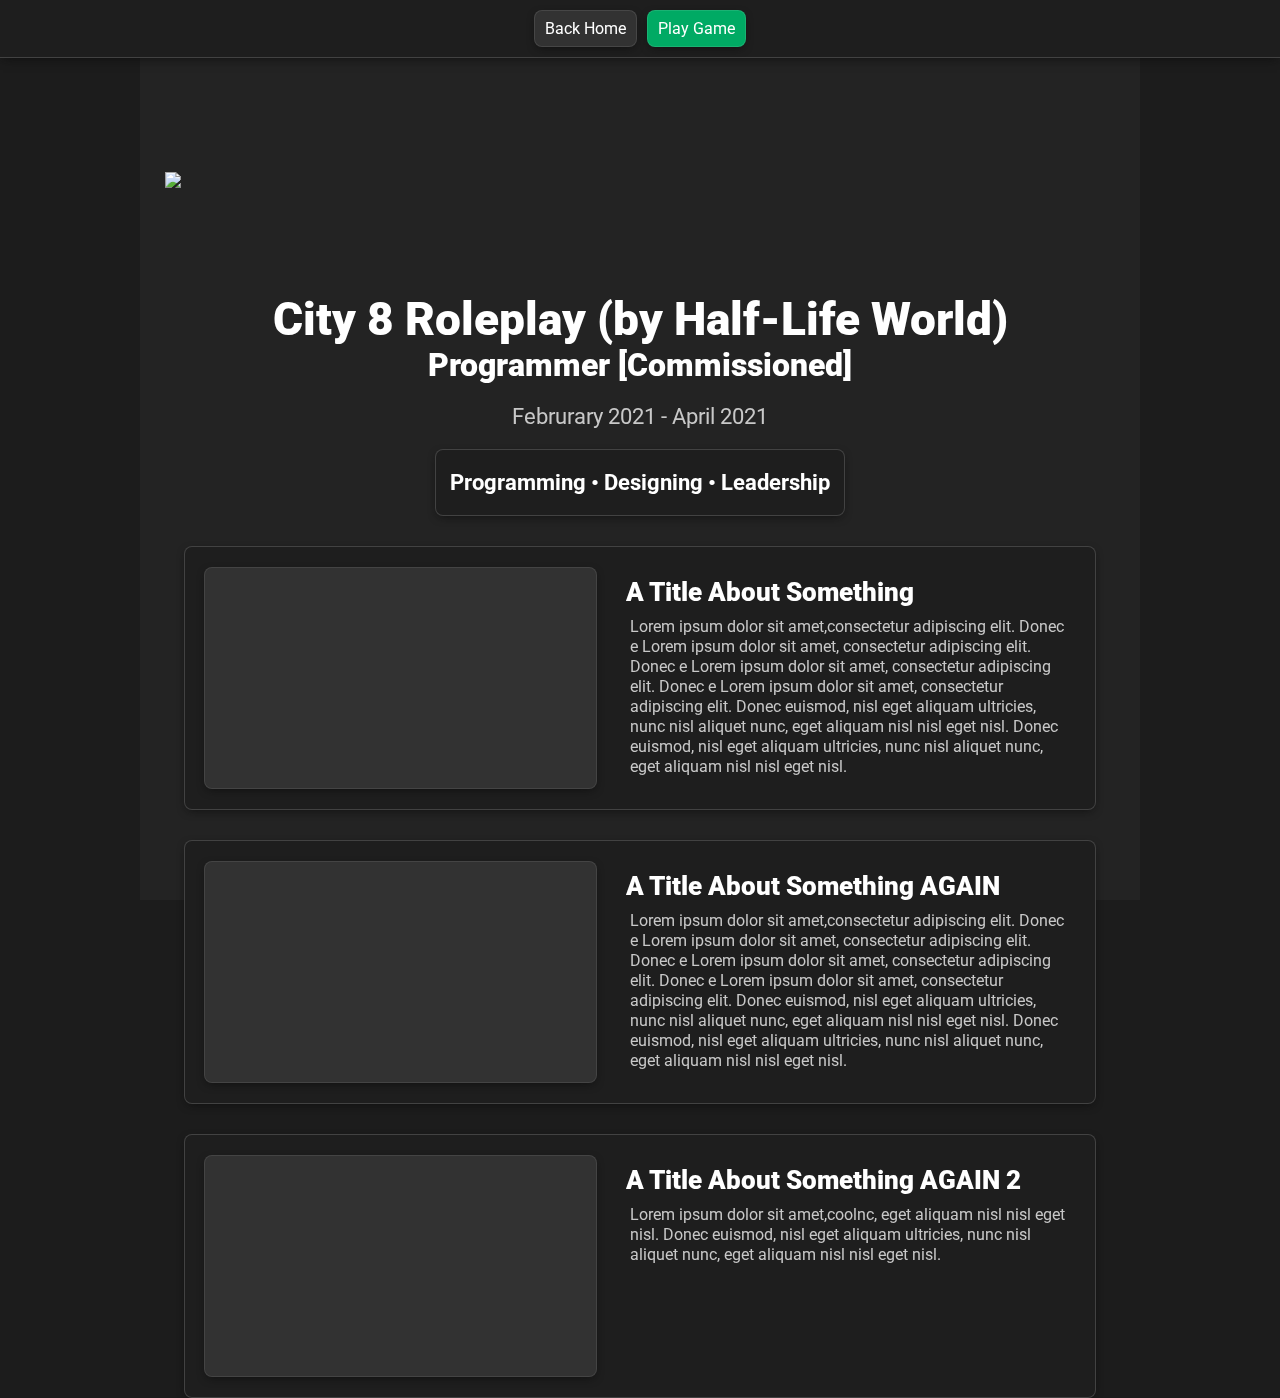
==== half-life.html @ d3266072 "Tons of pages done + misc work" ====
<!DOCTYPE html>
<html>

    <head>
        <!-- Meta -->
        <title>PineCrumb - City 8 Roleplay</title>

        <!-- Fonts -->
        <link rel="preconnect" href="https://fonts.googleapis.com">
        <link rel="preconnect" href="https://fonts.gstatic.com" crossorigin>
        <link href="https://fonts.googleapis.com/css2?family=Roboto&display=swap" rel="stylesheet">

        <!-- Styles -->
        <link rel="stylesheet" href="css/general.css" />
        <link rel="stylesheet" href="css/page-header.css" />
        <link rel="stylesheet" href="css/basic-button.css" />
        <link rel="stylesheet" href="css/project.css" />
    </head>

    <body>

        <div class = "page-backdrop"></div>
        <div class = "page-content"> </div>
        <script src="js/project.js"></script>
        <script src="js/is-using-mouse.js"></script>
        <script src="js/basic-button.js"></script>
        <script src="js/page-header.js"></script>
        <script src="js/projects-data.js"></script>

        <script type="module">
    
            import {ProjectContent} from './js/ContentElements/ProjectContent.js';

            const pageContent = document.querySelector('.page-content');
            const pageHeader = newPageHeader({
                buttonDatas: [
                    {
                        text: "Back Home",
                        onClick: goBackHome,
                        hoverHeight: '4px',
                    },
                    {
                        text: "Play Game",
                        onClick: () => {
                            window.open('https://www.roblox.com/games/8906378074/HALF-LIFE-City-8-Roleplay', '_blank');
                        },
                        backgroundColor: 'rgba(0, 170, 100, 1)',
                        hoverHeight: '4px',
                    },
                ]
            });
            document.body.appendChild(pageHeader);

            const projectHeader = makeProjectHeader(projectsData.HalfLife);
            pageContent.appendChild(projectHeader);

            new ProjectContent({
                title: 'A Title About Something',
                desc:
`
Lorem ipsum dolor sit amet,consectetur adipiscing elit. Donec e Lorem ipsum dolor sit amet, consectetur adipiscing elit. Donec e Lorem ipsum dolor sit amet, consectetur adipiscing elit.
Donec e Lorem ipsum dolor sit amet, consectetur adipiscing elit. Donec euismod, nisl eget aliquam ultricies, nunc nisl aliquet nunc, eget aliquam nisl nisl eget nisl. Donec euismod,
nisl eget aliquam ultricies, nunc nisl aliquet nunc, eget aliquam nisl nisl eget nisl.
`,
                parent: pageContent,
                contentDatas: [
                    {
                        className: 'YoutubeVideo',
                        src: 'https://www.youtube.com/embed/4GXSe2ltEGM',
                    },
                ],
            });

            new ProjectContent({
                title: 'A Title About Something AGAIN',
                desc: 'Lorem ipsum dolor sit amet,consectetur adipiscing elit. Donec e Lorem ipsum dolor sit amet, consectetur adipiscing elit. Donec e Lorem ipsum dolor sit amet, consectetur adipiscing elit. Donec e Lorem ipsum dolor sit amet, consectetur adipiscing elit. Donec euismod, nisl eget aliquam ultricies, nunc nisl aliquet nunc, eget aliquam nisl nisl eget nisl. Donec euismod, nisl eget aliquam ultricies, nunc nisl aliquet nunc, eget aliquam nisl nisl eget nisl.',
                parent: pageContent,
                contentDatas: [
                    {
                        className: 'YoutubeVideo',
                        src: 'https://www.youtube.com/embed/4GXSe2ltEGM',
                    },
                ],
            });

            new ProjectContent({
                title: 'A Title About Something AGAIN 2',
                desc: 'Lorem ipsum dolor sit amet,coolnc, eget aliquam nisl nisl eget nisl. Donec euismod, nisl eget aliquam ultricies, nunc nisl aliquet nunc, eget aliquam nisl nisl eget nisl.',
                parent: pageContent,
                contentDatas: [
                    {
                        className: 'YoutubeVideo',
                        src: 'https://www.youtube.com/embed/4GXSe2ltEGM',
                    },
                ],
            });
        </script>

        <script src="https://www.youtube.com/player_api"></script>
    </body>
</html>
---- css/general.css ----
body {
    font-family: 'Roboto', Arial;
    color: white;
    background-color: rgb(28, 28, 28)
}

p {
    margin: 0px 0px 10px 0px;
}

li {
    margin-bottom: 8px;
}

/* Make button like div */
button {
    background-color: transparent;
    border: none;
    outline: none;
    cursor: pointer;

    font-family: 'Roboto', Arial;
    color: white;
}

a {
    text-decoration: none;
    color: white;
}

.text-link {
    cursor: pointer;
    color: rgb(0, 174, 255);
    text-decoration: underline;
}

/* Misc */
.select-disable {
    pointer-events: none;
    -webkit-user-select: none;
    -khtml-user-select: none;
    -moz-user-select: none;
    -o-user-select: none;
    user-select: none;
}

/* Frames */
.grey-frame {
    background-color: rgb(50, 50, 50);
    box-shadow: 0px 3px 10px -3px rgba(10, 10, 10, 0.8);
    border-radius: 8px;

    border-style: solid;
    border-color: rgba(70, 70, 70, 0.9);
    border-width: 1px;
}

.grey-frame-small {
    background-color: rgb(50, 50, 50);
    box-shadow: 0px 3px 10px -3px rgba(10, 10, 10, 0.8);
    border-radius: 4px;

    border-style: solid;
    border-color: rgba(70, 70, 70, 0.9);
    border-width: 1px;
}

.black-frame {
    background-color: rgb(30, 30, 30);
    box-shadow: 0px 3px 10px -3px rgba(10, 10, 10, 0.8);
    border-radius: 8px;

    border-style: solid;
    border-color: rgba(70, 70, 70, 0.9);
    border-width: 1px;  
}


/* Span */
.text-bold {
    color: rgb(255, 255, 255);
    font-weight: 700;
}


/* Page */
body, html {
    margin: 0;
    padding: 0;
    height: 100%;
}

.page-content {
    width: 950px;
    height: 100%;
    /* background-color: red; */
    position: absolute;
    top: 60px;
    left: 50%;
    transform: translate(-50%, 0);
    
    display: flex;
    justify-content: top;
    align-items: center;
    flex-direction: column;
}

.page-backdrop {
    background-color: rgb(35, 35, 35);
    position: fixed;
    height: 100%;
    width: 100%;
    max-width: 1000px;
    left: 50%;
    transform: translate(-50%, 0%);
    z-index: -10;
}


.page-block {
    position: relative;
    width: 100%;

    /* center */
    display: flex;
    justify-content: center;
    align-items: center;
    flex-direction: column;
    

    /* background-color: red; */
}

/* Page Block Header */
.page-block-header-container {
    /* background-color: aquamarine; */
    display: grid;
    grid-template-rows: 40px 1fr;

    margin: 40px auto 0px auto;

    width: 900px;
}

.page-block-header-text-header {
    /* background-color: red; */
    font-weight: 700;
    font-size: 32px;
}

.page-block-header-text-info {
    margin-top: 2px;
    /* background-color: green; */
    font-size: 20px;
    margin-bottom: 20px;
    color: rgb(200, 200, 200);
}
---- css/page-header.css ----
.page-header {
    position: fixed;
    top: 0px;
    left: 0px;
    width: 100%;

    padding: 10px 0px;
    background-color: rgb(30, 30, 30);
    box-shadow: 0px 3px 10px -3px rgba(10, 10, 10, 0.8);


    border-bottom-style: solid;
    border-bottom-color: rgba(70, 70, 70, 0.9);
    border-bottom-width: 1px;
}

.page-header-content{
    /* background-color: aqua; */

    height: 100%;
    width: calc(100% - 900px);
    min-width: 900px;
    max-width: 1050px;

    margin: 0px auto;
    padding: 0px 10px;

    display: flex;
    justify-content: center;
    align-items: center;
    gap: 10px;
}
---- css/basic-button.css ----
.basic-button {
    position: relative;
    display: inline-block;
    z-index: 10;
}

.basic-button-frame {
    background-color: rgb(50, 50, 50);

    border-radius: 8px;
    border-style: solid;
    border-width: 1px;
    border-color: rgba(255, 255, 255, 0.1);

    position: relative;
    top: 0px;
    height: 100%;
    z-index: -1;

    transition:
        top 0.2s,
        border-color 0.2s,
        box-shadow 0.2s;
}

.basic-button-frame-icon {
    position: relative;

    margin: 0px 6px;
    top: 50%;
    transform: translateY(-50%);
    height: calc(100% - 10px);
}

.basic-button-frame-title {
    
    opacity: 0;
    font-size: 16px;
    padding: 2px 5px;

    /* prevent text from wrapping */
    white-space: nowrap;

    position: absolute;
    top: 4px;
    left: 50%;
    transform: translate(-50%, -100%);

    z-index: 20;

    transition: opacity 0.2s;
}

.basic-button-frame-text {
    padding: 8px 10px;
    font-size: 16px;
}

@media screen and (max-width: 1100px) {
    .basic-button-frame-text {
        padding: 8px 10px;
        font-size: 22px;
    }
}
---- css/project.css ----
li {
    margin-bottom: 8px;
}

.new-line {
    display: block;
    margin-bottom: 1em;
}

/* Project Header */
.project-header {
    /* background-color: yellow; */

    display: flex;
    flex-direction: column;

    width: 100%;
    margin: 0 auto;
}

.project-header-logo {
    /* background-color: blueviolet; */

    position: relative;
    height: 200px;
    margin-top: 20px;
    margin-bottom: 12px;
}

.project-header-logo-img {
    /* background-color: blue; */

    position: absolute;
    top: 50%;
    left: 50%;
    transform: translate(-50%, -50%);
}

.project-header-info {
    /* background-color: blue; */

    position: relative;
    display: flex;
    flex-direction: column;

    width: 100%;
    margin: 0 auto;
}

.project-header-info-title {
    /* background-color: aqua; */

    font-size: 46px;
    font-weight: 900;
    text-align: center;
}

.project-header-info-subtitle {
    /* background-color: aqua; */

    font-size: 32px;
    font-weight: 900;
    margin-bottom: 16px;
    text-align: center;
}

.project-header-info-date {
    /* background-color: green; */

    margin: 4px auto 20px auto;
    color: rgb(200, 200, 200);
    font-size: 22px;
    text-align: center;
}

.project-header-info-box {
    /* background-color: red; */

    display: inline-block;
    padding: 20px 14px;

    margin: 0px auto;
    color: rgb(200, 200, 200);
}

.project-header-info-box-text {

    display: inline-block;
    font-size: 22px;
    font-weight: 700;
    color: rgb(255, 255, 255);
}




/* Project Content */
.project-content {
    /* background-color: red; */

    display: grid;
    grid-template-columns: 0.9fr 1fr;

    width: calc(100% - 40px);
    margin: 30px auto 0 auto;
}

.project-content-media {
    /* background-color: blue; */

    display: flex;
    flex-direction: column;
    justify-content: center;
    align-items: center;
}

.project-content-media-content {
    /* background-color: red; */

    height: 220px;
    position: relative;
    width: calc(100% - 40px);
    margin: 20px auto;
}

.project-content-info {
    /* background-color: orange; */

    margin: 30px 20px 30px 10px;
}

.project-content-info-title {
    /* background-color: red; */
    font-size: 26px;
    font-weight: 900;
    margin-bottom: 10px;
}

.project-content-info-desc {
    /* background-color: green; */
    color: rgb(200, 200, 200);
    font-size: 16px;
    line-height: 20px;
    margin-top: 4px;
    margin-left: 4px;
}
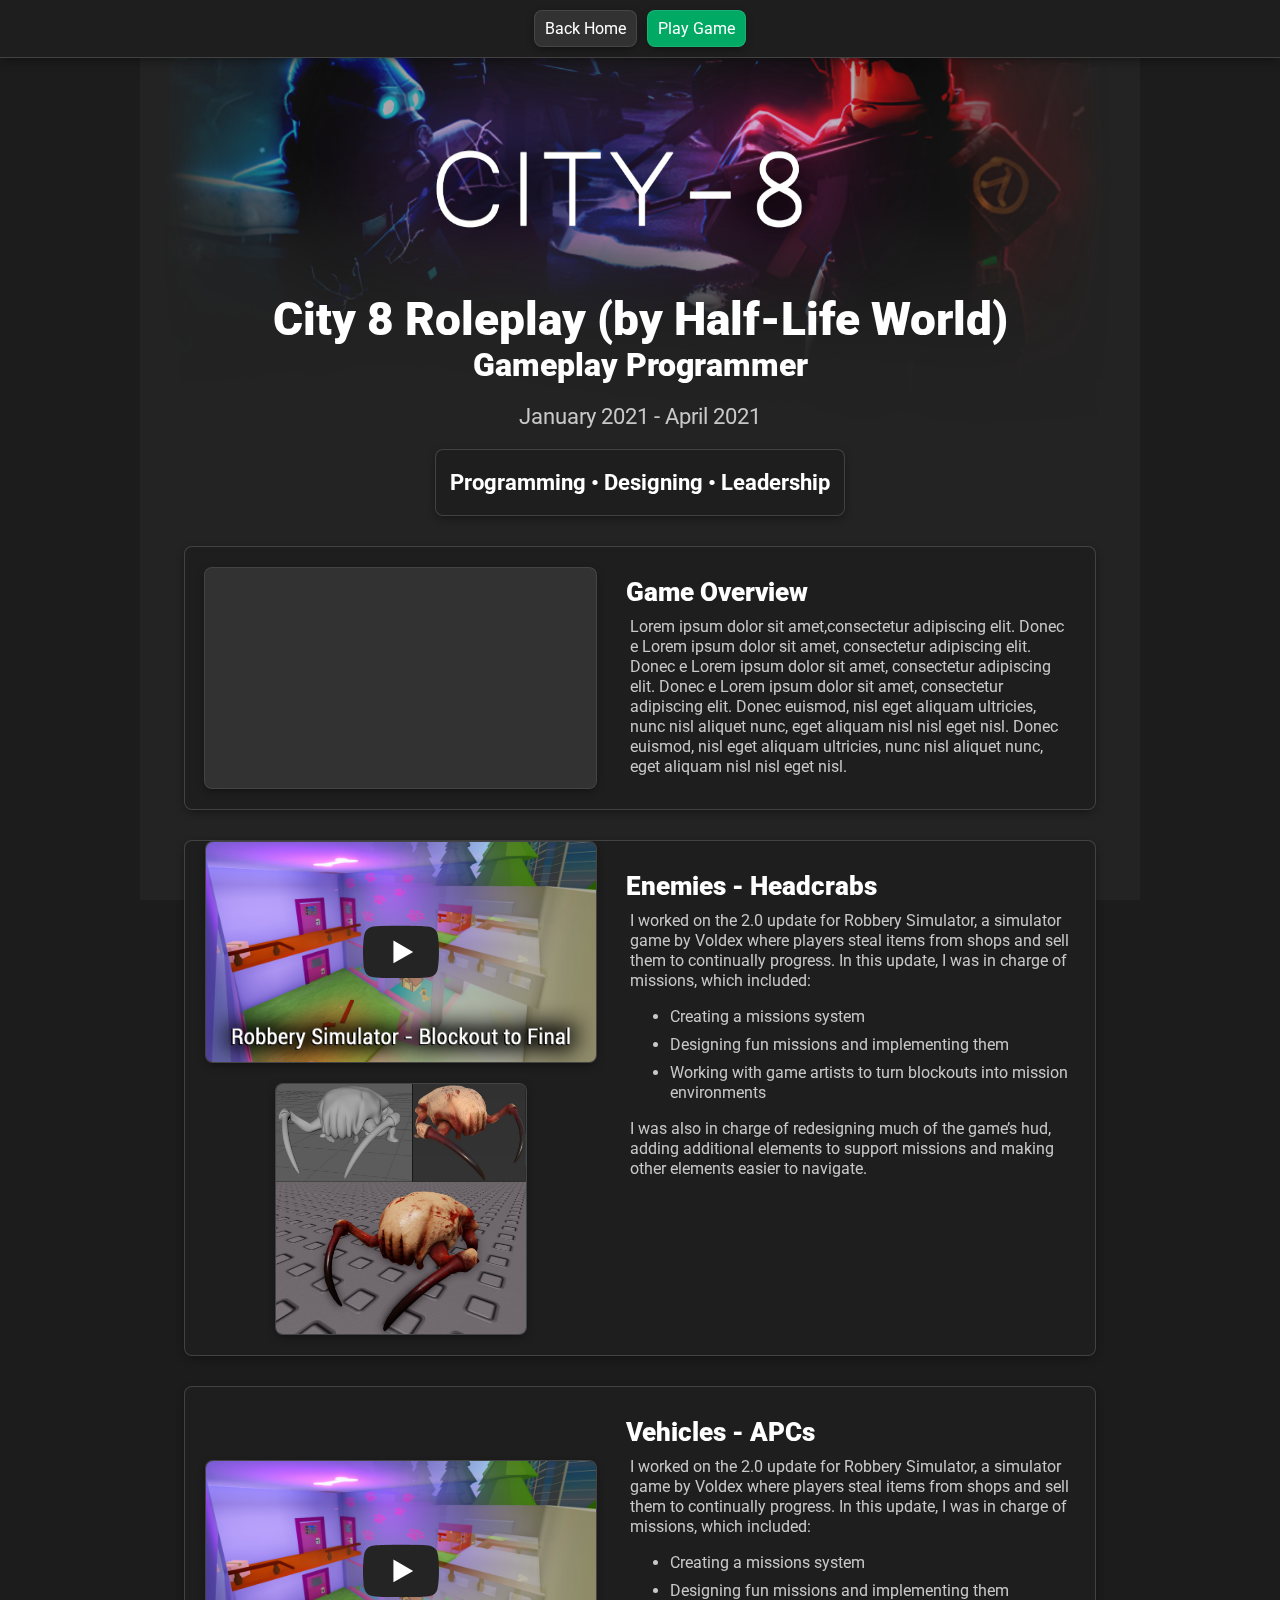
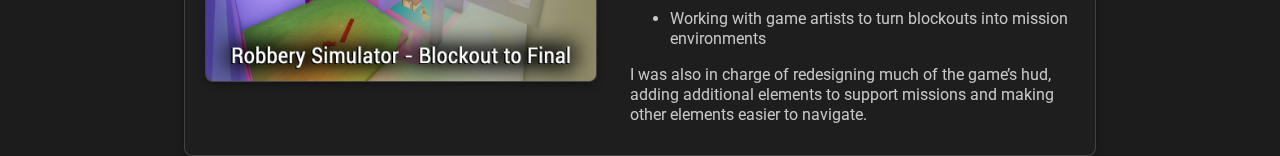
==== commit 059ecbfc: "Added content" ====
--- a/half-life.html
+++ b/half-life.html
@@ -55,7 +55,7 @@
             pageContent.appendChild(projectHeader);
 
             new ProjectContent({
-                title: 'A Title About Something',
+                title: 'Game Overview',
                 desc:
 `
 Lorem ipsum dolor sit amet,consectetur adipiscing elit. Donec e Lorem ipsum dolor sit amet, consectetur adipiscing elit. Donec e Lorem ipsum dolor sit amet, consectetur adipiscing elit.
@@ -66,34 +66,71 @@
                 contentDatas: [
                     {
                         className: 'YoutubeVideo',
-                        src: 'https://www.youtube.com/embed/4GXSe2ltEGM',
+                        src: 'https://www.youtube.com/embed/f33-9GYpt2I',
+                    },
+                ],
+            });
+
+
+
+            new ProjectContent({
+                title: 'Enemies - Headcrabs',
+                desc:
+`
+I worked on the 2.0 update for Robbery Simulator, a simulator game by Voldex where players steal items from shops and sell them to continually progress.
+In this update, I was in charge of missions, which included:
+
+<ul>
+<li>Creating a missions system</li>
+<li>Designing fun missions and implementing them</li>
+<li>Working with game artists to turn blockouts into mission environments</li>
+</ul>
+
+I was also in charge of redesigning much of the game’s hud, adding additional elements to support missions and making other elements easier to navigate.
+`,
+                parent: pageContent,
+                contentDatas: [
+                    {
+                        className: 'LocalVideo',
+                        thumbnailSrc: 'assets/game-career/robbery-simulator/thumbnail-blockout.png',
+                        videoSrc: 'assets/game-career/half-life/headcrabs-optimized.mp4',
+                    },
+                    {
+                        className: 'ImageViewer',
+                        imageSrc: 'assets/game-career/half-life/headcrabs-models.JPG',
+                        style: {
+                            width: '250px',
+                            height: '250px',
+                        },
                     },
                 ],
             });
 
             new ProjectContent({
-                title: 'A Title About Something AGAIN',
-                desc: 'Lorem ipsum dolor sit amet,consectetur adipiscing elit. Donec e Lorem ipsum dolor sit amet, consectetur adipiscing elit. Donec e Lorem ipsum dolor sit amet, consectetur adipiscing elit. Donec e Lorem ipsum dolor sit amet, consectetur adipiscing elit. Donec euismod, nisl eget aliquam ultricies, nunc nisl aliquet nunc, eget aliquam nisl nisl eget nisl. Donec euismod, nisl eget aliquam ultricies, nunc nisl aliquet nunc, eget aliquam nisl nisl eget nisl.',
+                title: 'Vehicles - APCs',
+                desc:
+`
+I worked on the 2.0 update for Robbery Simulator, a simulator game by Voldex where players steal items from shops and sell them to continually progress.
+In this update, I was in charge of missions, which included:
+
+<ul>
+<li>Creating a missions system</li>
+<li>Designing fun missions and implementing them</li>
+<li>Working with game artists to turn blockouts into mission environments</li>
+</ul>
+
+I was also in charge of redesigning much of the game’s hud, adding additional elements to support missions and making other elements easier to navigate.
+`,
                 parent: pageContent,
                 contentDatas: [
                     {
-                        className: 'YoutubeVideo',
-                        src: 'https://www.youtube.com/embed/4GXSe2ltEGM',
+                        className: 'LocalVideo',
+                        thumbnailSrc: 'assets/game-career/robbery-simulator/thumbnail-blockout.png',
+                        videoSrc: 'assets/game-career/half-life/apc-optimized.mp4',
                     },
                 ],
             });
 
-            new ProjectContent({
-                title: 'A Title About Something AGAIN 2',
-                desc: 'Lorem ipsum dolor sit amet,coolnc, eget aliquam nisl nisl eget nisl. Donec euismod, nisl eget aliquam ultricies, nunc nisl aliquet nunc, eget aliquam nisl nisl eget nisl.',
-                parent: pageContent,
-                contentDatas: [
-                    {
-                        className: 'YoutubeVideo',
-                        src: 'https://www.youtube.com/embed/4GXSe2ltEGM',
-                    },
-                ],
-            });
         </script>
 
         <script src="https://www.youtube.com/player_api"></script>
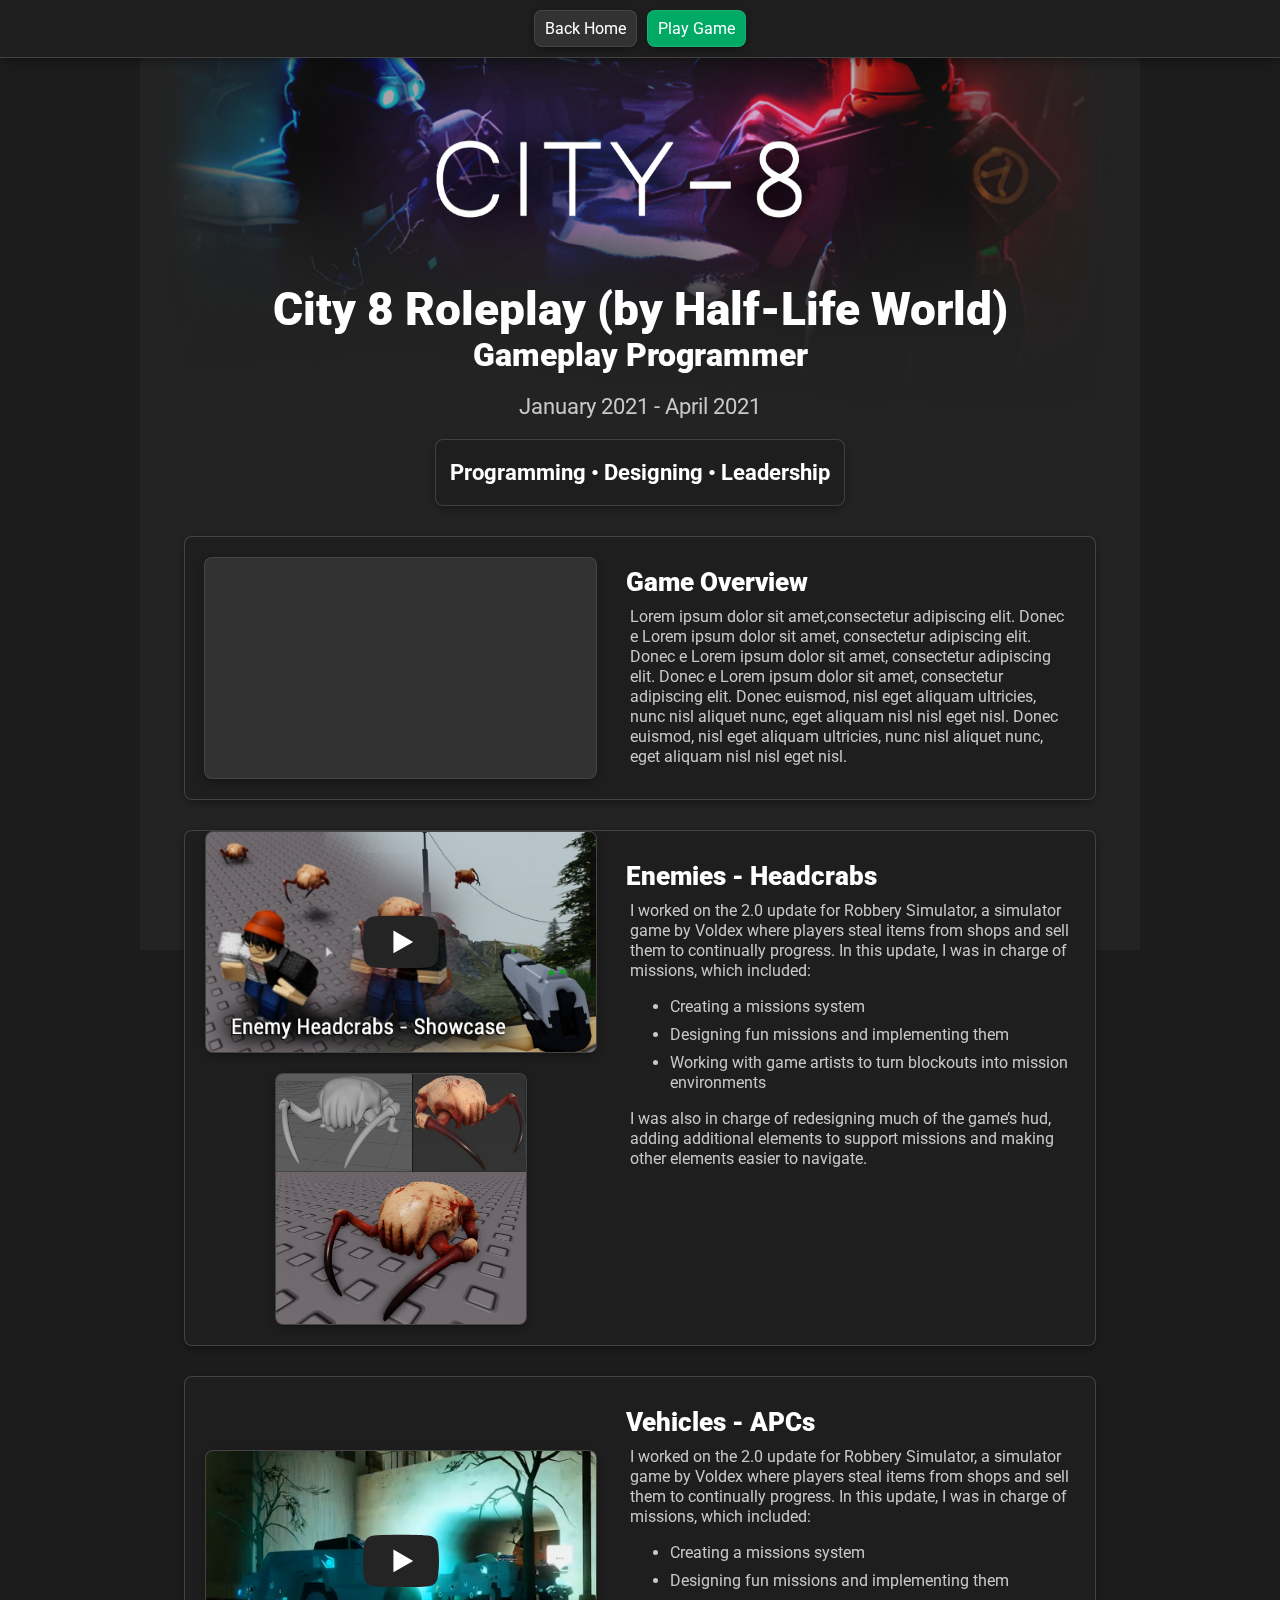
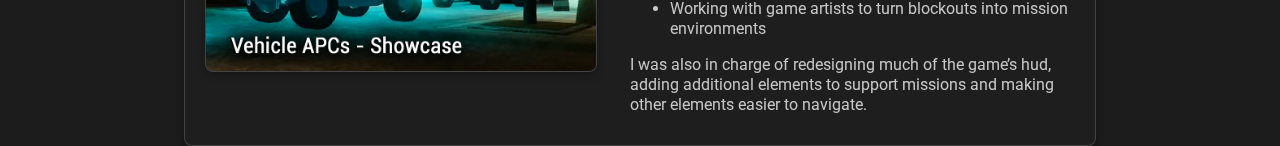
==== commit 61a6569f: "A lot of content, before adding writing" ====
--- a/half-life.html
+++ b/half-life.html
@@ -92,7 +92,7 @@
                 contentDatas: [
                     {
                         className: 'LocalVideo',
-                        thumbnailSrc: 'assets/game-career/robbery-simulator/thumbnail-blockout.png',
+                        thumbnailSrc: 'assets/game-career/half-life/headcrabs-thumbnail.png',
                         videoSrc: 'assets/game-career/half-life/headcrabs-optimized.mp4',
                     },
                     {
@@ -125,7 +125,7 @@
                 contentDatas: [
                     {
                         className: 'LocalVideo',
-                        thumbnailSrc: 'assets/game-career/robbery-simulator/thumbnail-blockout.png',
+                        thumbnailSrc: 'assets/game-career/half-life/apcs-thumbnail.png',
                         videoSrc: 'assets/game-career/half-life/apc-optimized.mp4',
                     },
                 ],
--- a/css/general.css
+++ b/css/general.css
@@ -92,19 +92,13 @@
 
 .page-content {
     width: 950px;
-    height: 100%;
-    /* background-color: red; */
-    position: absolute;
-    top: 60px;
-    left: 50%;
-    transform: translate(-50%, 0);
+    margin: 50px auto 40px auto;
     
     display: flex;
-    justify-content: top;
+    justify-content: center; /* Center horizontally */
     align-items: center;
     flex-direction: column;
 }
-
 .page-backdrop {
     background-color: rgb(35, 35, 35);
     position: fixed;
--- a/css/page-header.css
+++ b/css/page-header.css
@@ -12,6 +12,7 @@
     border-bottom-style: solid;
     border-bottom-color: rgba(70, 70, 70, 0.9);
     border-bottom-width: 1px;
+    z-index: 1000;
 }
 
 .page-header-content{
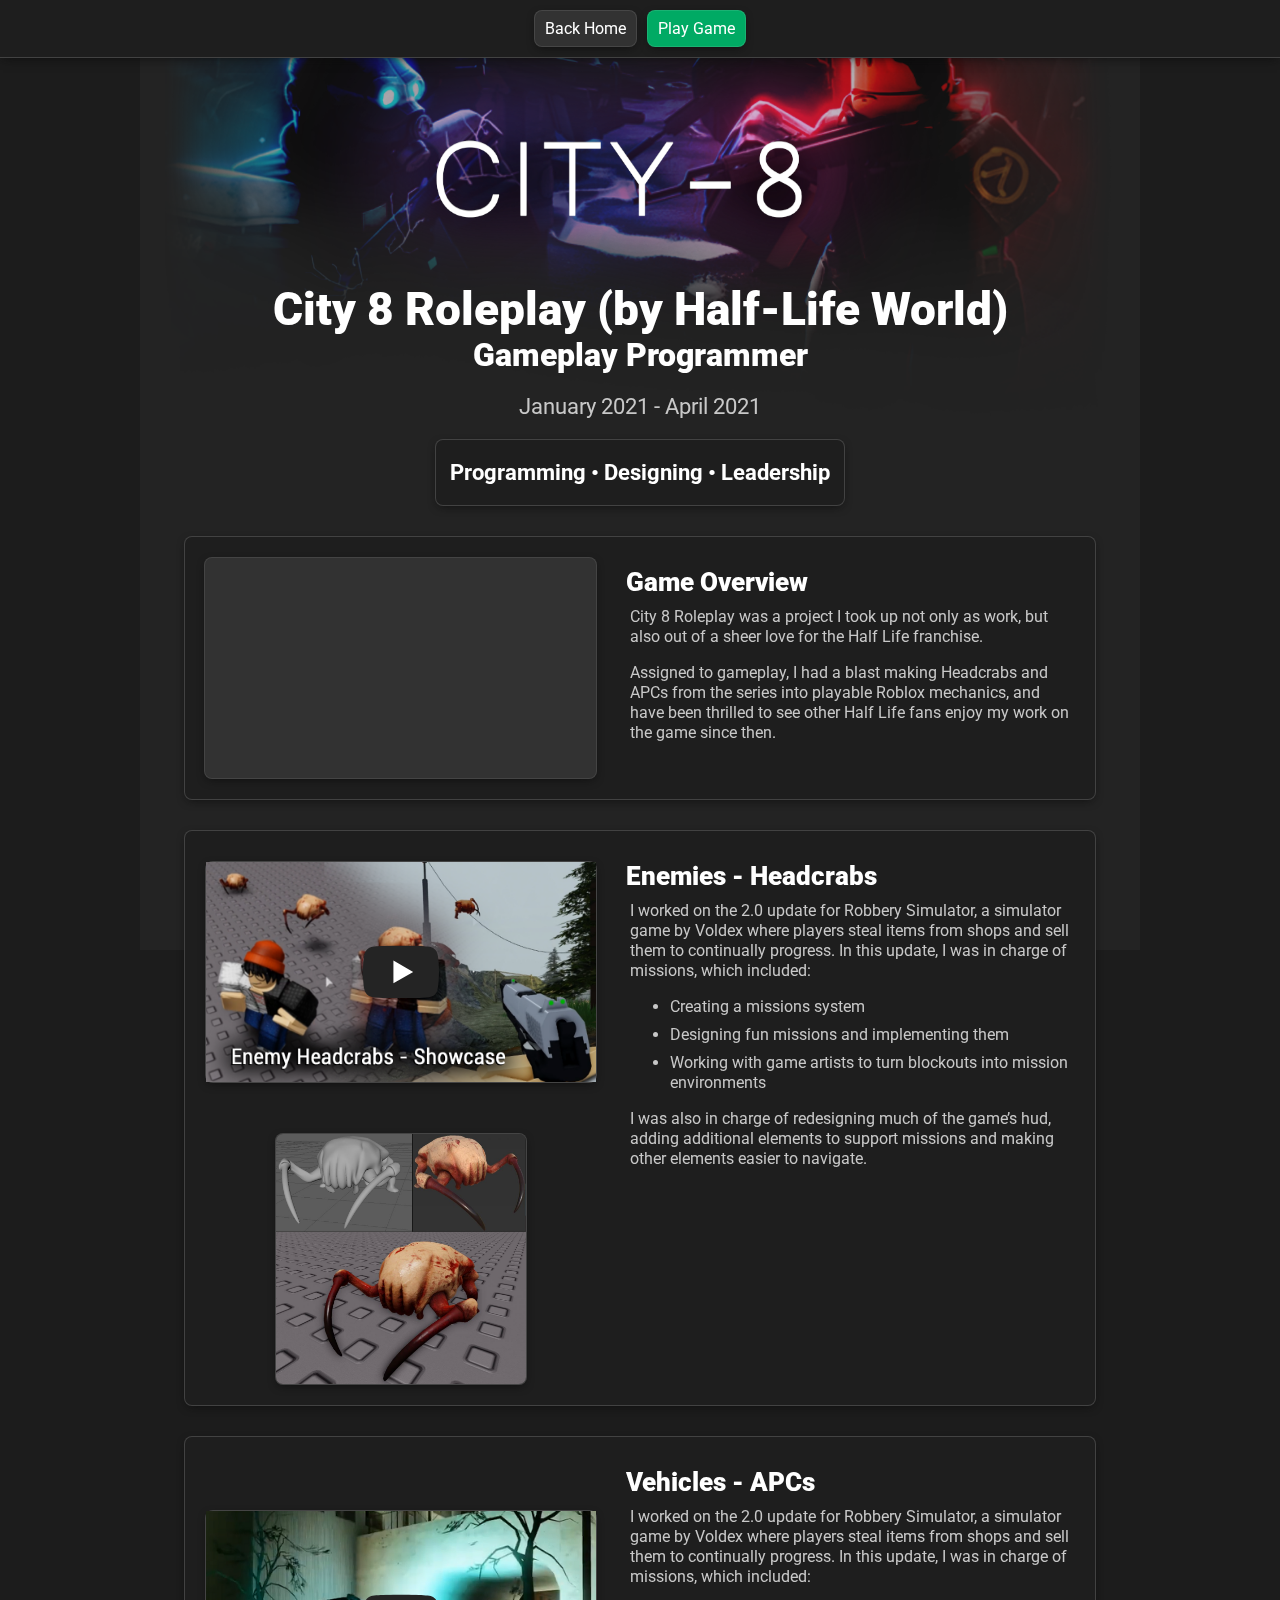
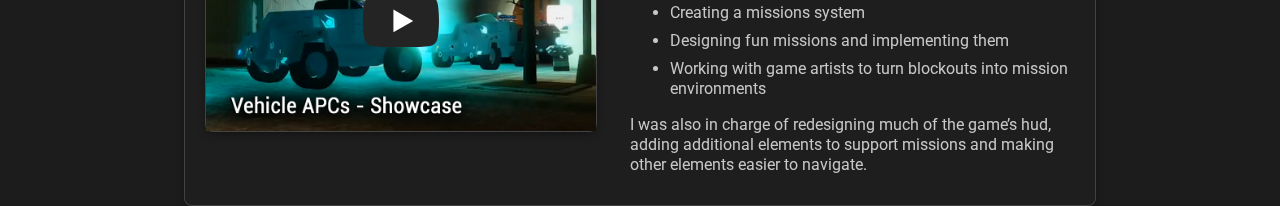
==== commit 0570fbe9: "Writing progress" ====
--- a/half-life.html
+++ b/half-life.html
@@ -58,9 +58,10 @@
                 title: 'Game Overview',
                 desc:
 `
-Lorem ipsum dolor sit amet,consectetur adipiscing elit. Donec e Lorem ipsum dolor sit amet, consectetur adipiscing elit. Donec e Lorem ipsum dolor sit amet, consectetur adipiscing elit.
-Donec e Lorem ipsum dolor sit amet, consectetur adipiscing elit. Donec euismod, nisl eget aliquam ultricies, nunc nisl aliquet nunc, eget aliquam nisl nisl eget nisl. Donec euismod,
-nisl eget aliquam ultricies, nunc nisl aliquet nunc, eget aliquam nisl nisl eget nisl.
+City 8 Roleplay was a project I took up not only as work, but also out of a sheer love for the Half Life franchise.
+<span class = "new-line"></span>
+Assigned to gameplay, I had a blast making Headcrabs and APCs from the series into playable Roblox mechanics, and have
+been thrilled to see other Half Life fans enjoy my work on the game since then.
 `,
                 parent: pageContent,
                 contentDatas: [
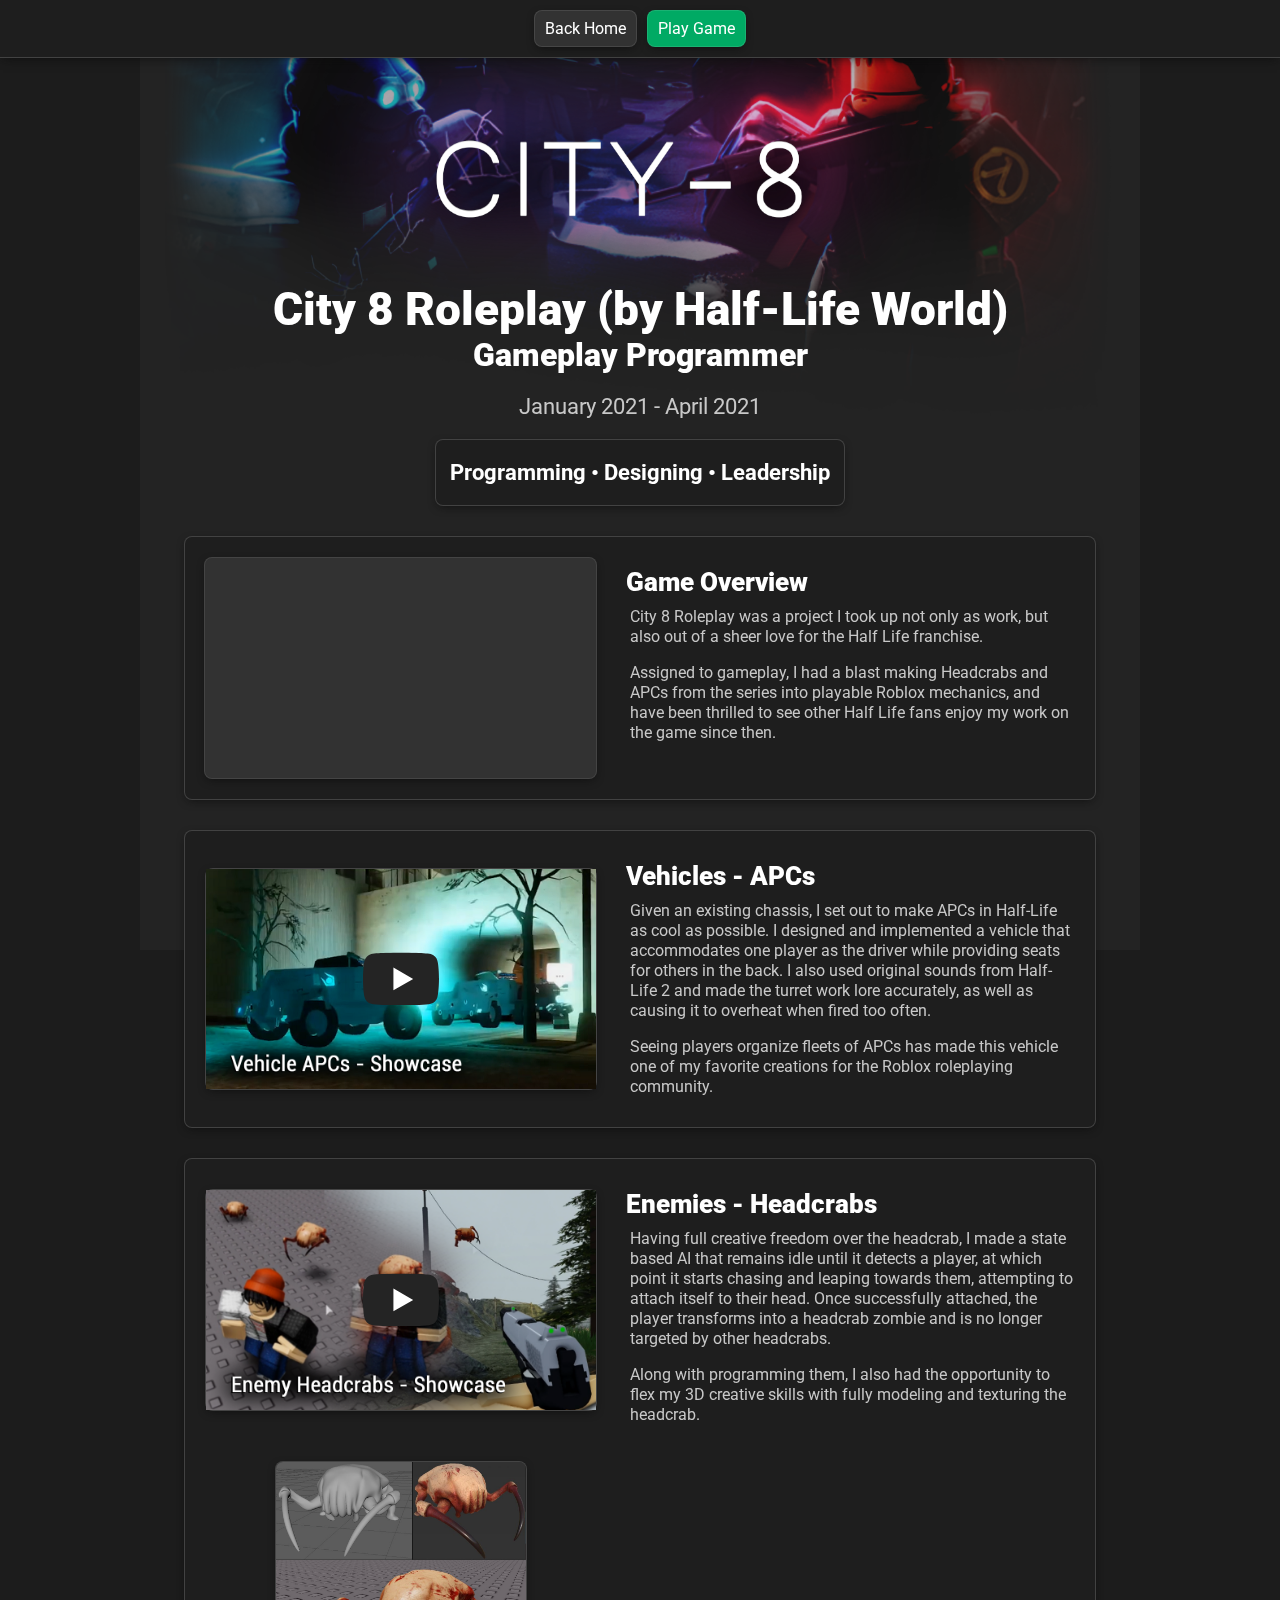
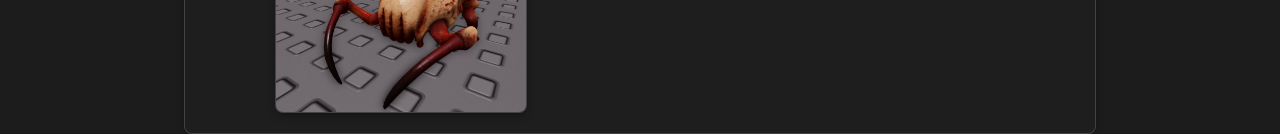
==== commit c99637c2: "Resume uploaded" ====
--- a/half-life.html
+++ b/half-life.html
@@ -72,22 +72,36 @@
                 ],
             });
 
-
+            new ProjectContent({
+                title: 'Vehicles - APCs',
+                desc:
+`
+Given an existing chassis,
+I set out to make APCs in Half-Life as cool as possible. I designed and implemented a vehicle that accommodates one
+player as the driver while providing seats for others in the back. I also used original sounds from Half-Life 2 and made the turret
+work lore accurately, as well as causing it to overheat when fired too often.
+<span class = "new-line"></span>
+Seeing players organize fleets of APCs has made this vehicle one of my favorite creations for the Roblox roleplaying community.
+`,
+                parent: pageContent,
+                contentDatas: [
+                    {
+                        className: 'LocalVideo',
+                        thumbnailSrc: 'assets/game-career/half-life/apcs-thumbnail.png',
+                        videoSrc: 'assets/game-career/half-life/apc-optimized.mp4',
+                    },
+                ],
+            });
 
             new ProjectContent({
                 title: 'Enemies - Headcrabs',
                 desc:
 `
-I worked on the 2.0 update for Robbery Simulator, a simulator game by Voldex where players steal items from shops and sell them to continually progress.
-In this update, I was in charge of missions, which included:
-
-<ul>
-<li>Creating a missions system</li>
-<li>Designing fun missions and implementing them</li>
-<li>Working with game artists to turn blockouts into mission environments</li>
-</ul>
-
-I was also in charge of redesigning much of the game’s hud, adding additional elements to support missions and making other elements easier to navigate.
+Having full creative freedom over the headcrab, I made a state based AI that remains idle until it detects a player,
+at which point it starts chasing and leaping towards them, attempting to attach itself to their head. Once successfully attached,
+the player transforms into a headcrab zombie and is no longer targeted by other headcrabs.
+<span class = "new-line"></span>
+Along with programming them, I also had the opportunity to flex my 3D creative skills with fully modeling and texturing the headcrab.
 `,
                 parent: pageContent,
                 contentDatas: [
@@ -107,31 +121,6 @@
                 ],
             });
 
-            new ProjectContent({
-                title: 'Vehicles - APCs',
-                desc:
-`
-I worked on the 2.0 update for Robbery Simulator, a simulator game by Voldex where players steal items from shops and sell them to continually progress.
-In this update, I was in charge of missions, which included:
-
-<ul>
-<li>Creating a missions system</li>
-<li>Designing fun missions and implementing them</li>
-<li>Working with game artists to turn blockouts into mission environments</li>
-</ul>
-
-I was also in charge of redesigning much of the game’s hud, adding additional elements to support missions and making other elements easier to navigate.
-`,
-                parent: pageContent,
-                contentDatas: [
-                    {
-                        className: 'LocalVideo',
-                        thumbnailSrc: 'assets/game-career/half-life/apcs-thumbnail.png',
-                        videoSrc: 'assets/game-career/half-life/apc-optimized.mp4',
-                    },
-                ],
-            });
-
         </script>
 
         <script src="https://www.youtube.com/player_api"></script>
